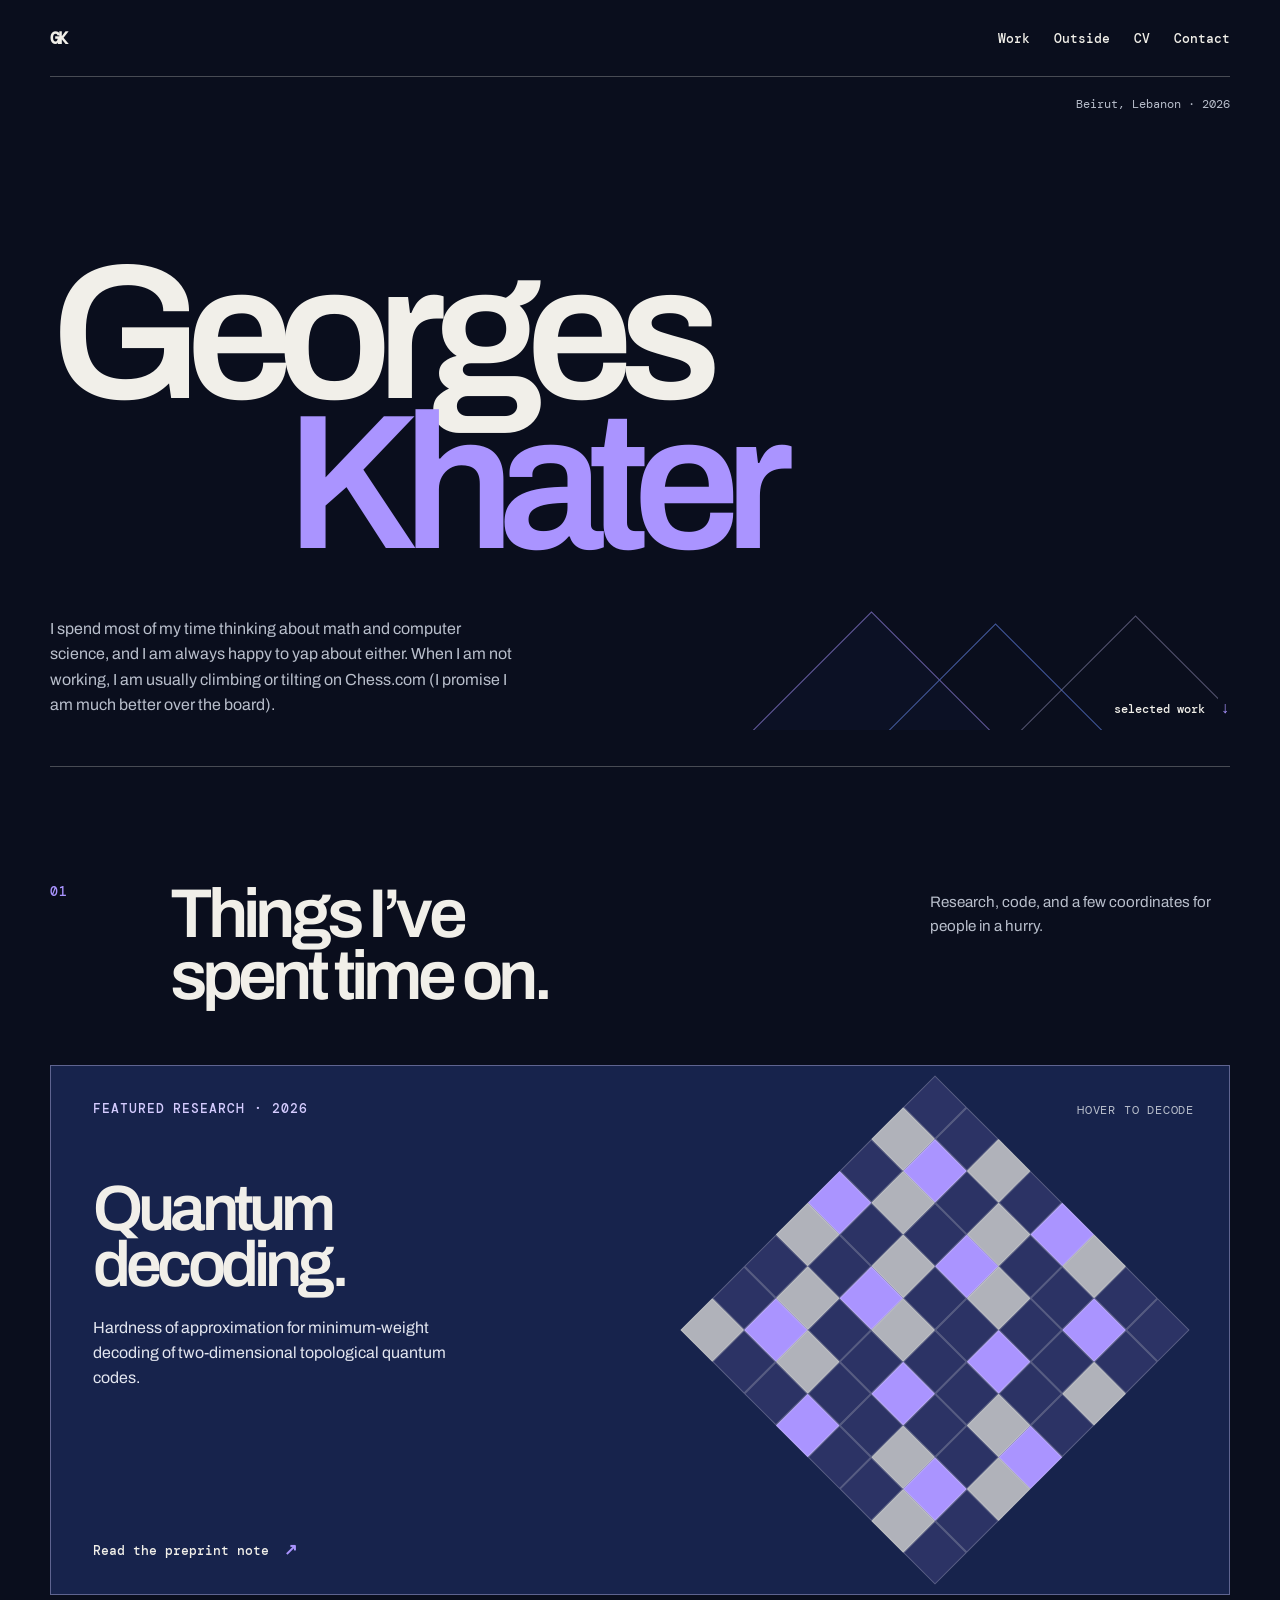
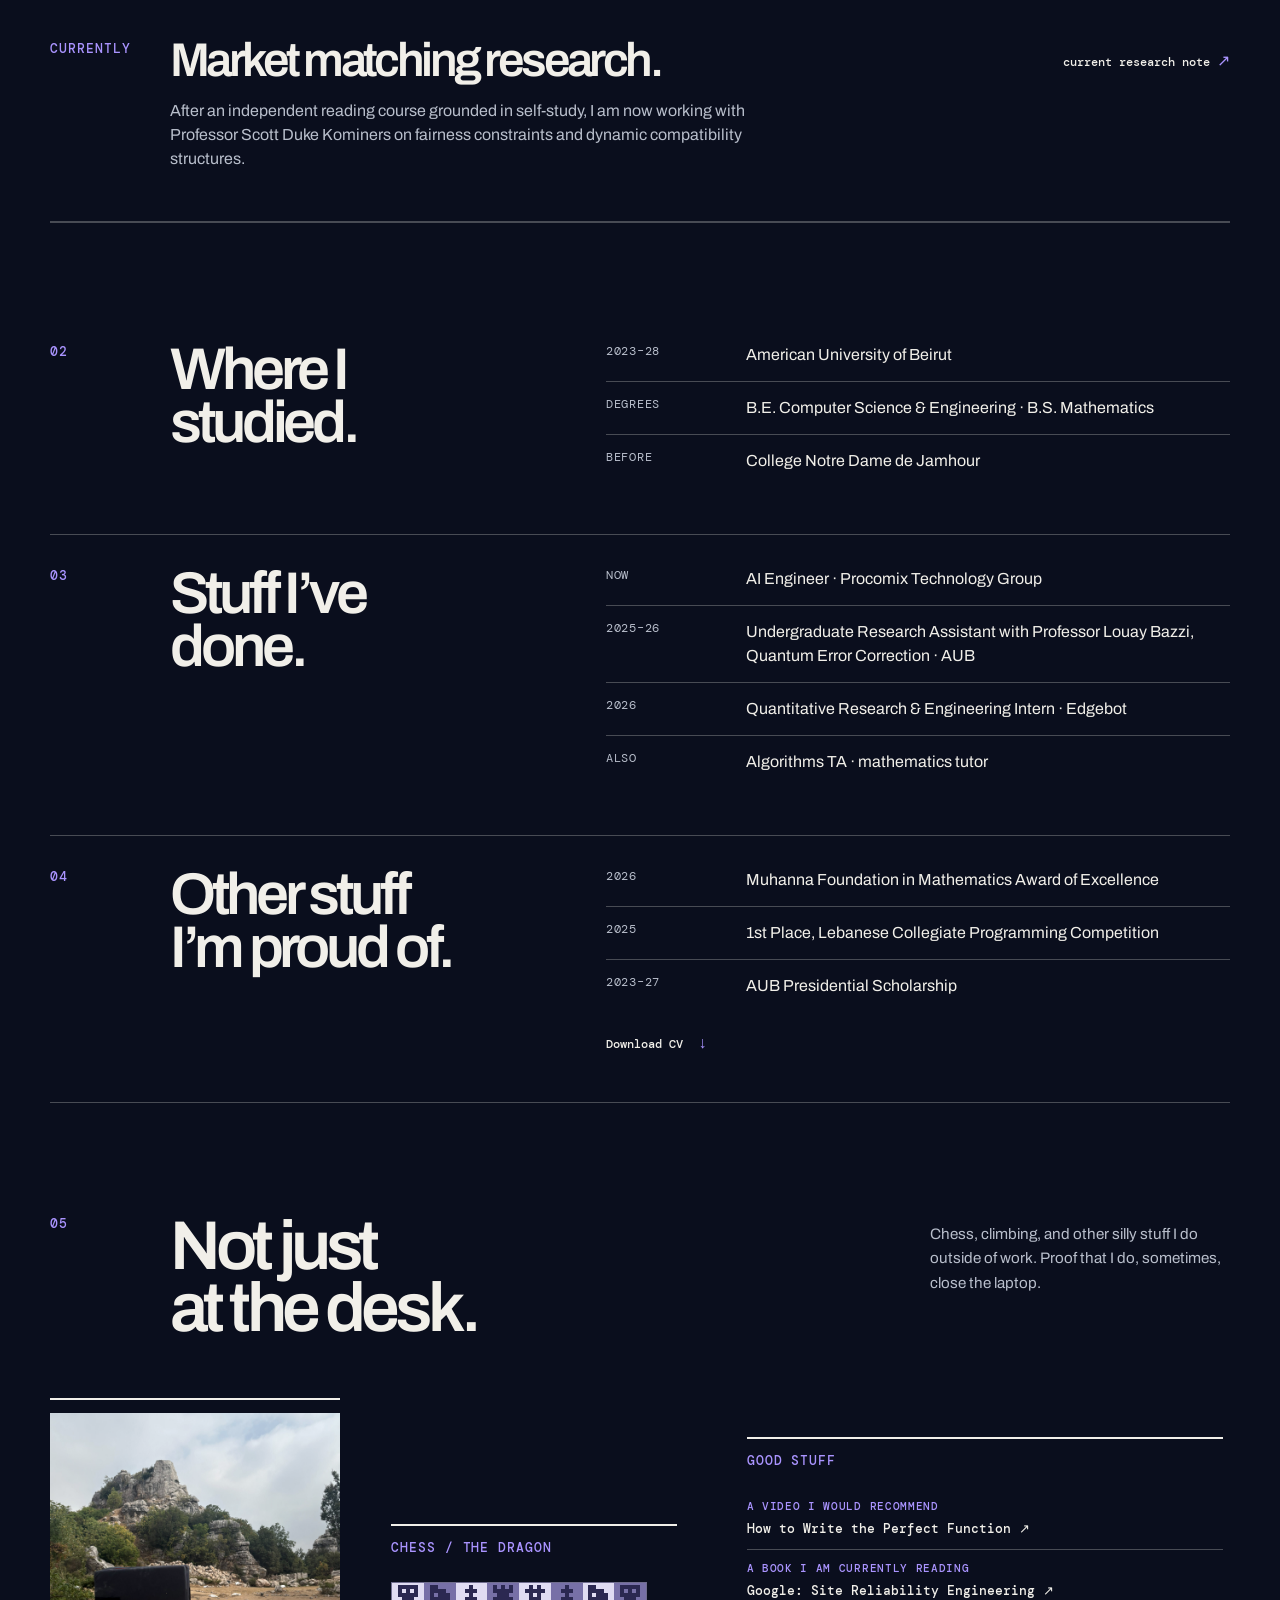
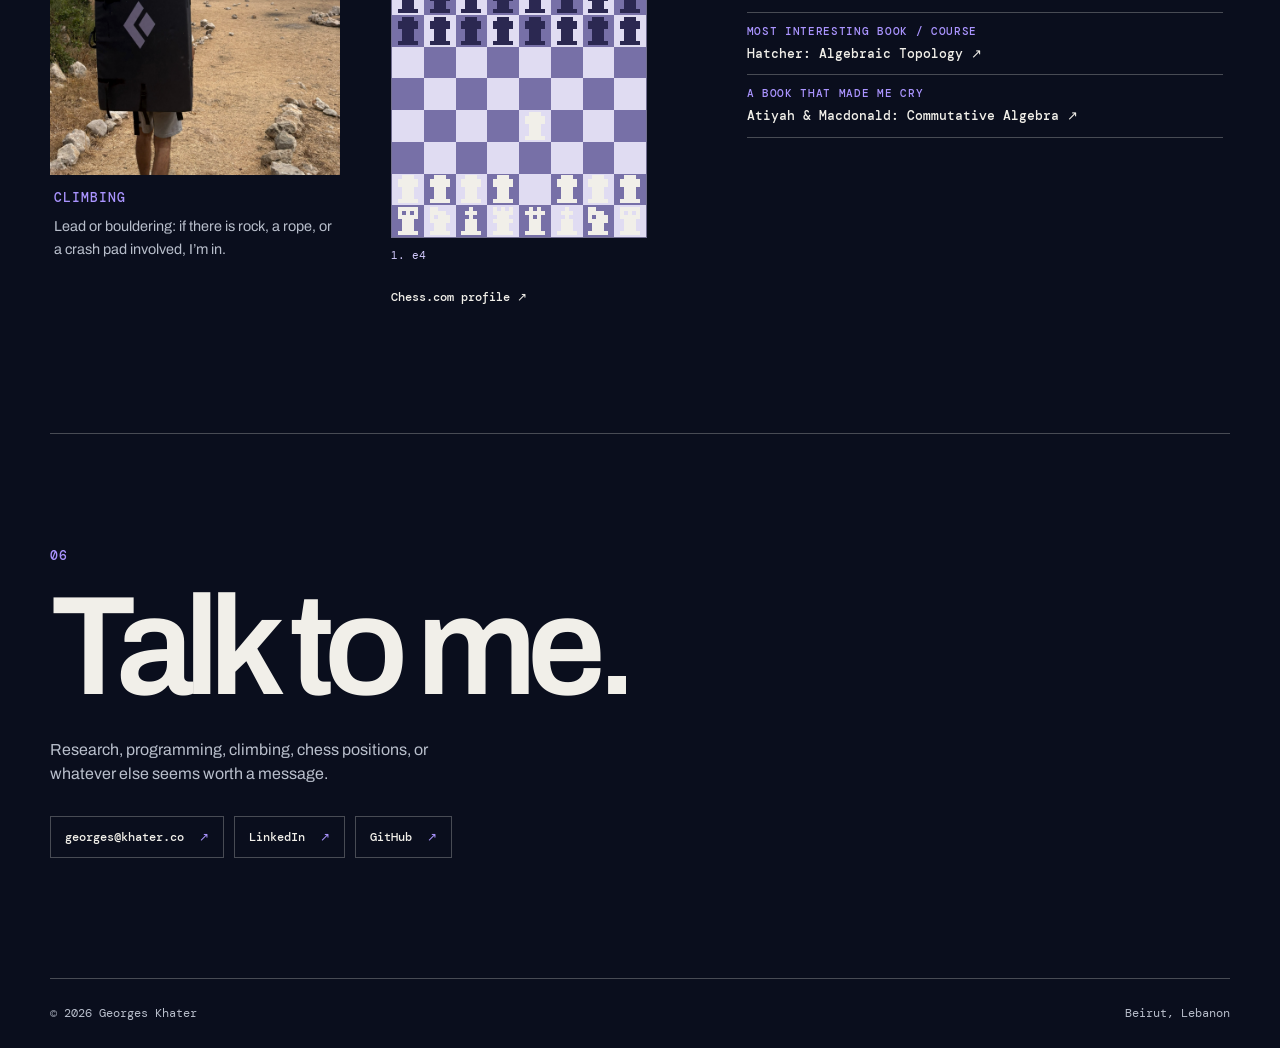
==== index.html @ 91c71503 "Initial portfolio site" ====
<!doctype html>
<html lang="en">
  <head>
    <meta charset="UTF-8" />
    <meta name="viewport" content="width=device-width, initial-scale=1.0" />
    <meta name="description" content="Georges Khater: research, programming, climbing, chess." />
    <title>Georges Khater</title>
    <link rel="preconnect" href="https://fonts.googleapis.com" />
    <link rel="preconnect" href="https://fonts.gstatic.com" crossorigin />
    <link href="https://fonts.googleapis.com/css2?family=Archivo:wdth,wght@75..125,400;75..125,500;75..125,600;75..125,700;75..125,800&family=DM+Mono:wght@400;500&display=swap" rel="stylesheet" />
    <link rel="stylesheet" href="styles.css" />
  </head>
  <body>
    <header class="site-header shell">
      <a class="mark" href="index.html" aria-label="Georges Khater, home">GK</a>
      <nav aria-label="Primary navigation"><a href="#work">Work</a><a href="#outside">Outside</a><a href="assets/cv.pdf" download>CV</a><a href="#contact">Contact</a></nav>
    </header>

    <main>
      <section class="hero shell" aria-labelledby="intro-title">
        <div class="hero-topline"><p>Beirut, Lebanon · 2026</p></div>
        <div class="hero-ridge" aria-hidden="true"><i></i><i></i><i></i></div>
        <h1 id="intro-title" class="name-burst"><span>Georges</span><span>Khater</span></h1>
        <div class="hero-bottom"><p class="intro-copy">I spend most of my time thinking about math and computer science, and I am always happy to yap about either. When I am not working, I am usually climbing or tilting on Chess.com (I promise I am much better over the board).</p><a class="scroll-link" href="#work">selected work <span>↓</span></a></div>
      </section>

      <section class="index-section shell" id="work" aria-labelledby="work-title">
        <div class="section-header"><p class="section-number">01</p><h2 id="work-title">Things I’ve<br />spent time on.</h2><p>Research, code, and a few coordinates for people in a hurry.</p></div>
        <a class="featured-project" href="quantum.html">
          <div class="project-info"><p class="label">featured research · 2026</p><h3>Quantum<br />decoding.</h3><p>Hardness of approximation for minimum-weight decoding of two-dimensional topological quantum codes.</p><span>Read the preprint note <b>↗</b></span></div>
          <div class="decode-object" aria-hidden="true"><div class="decode-status">hover to decode</div><div class="decode-grid"></div><div class="decode-result">P ≠ NP</div></div>
        </a>
        <div class="current-row"><p class="label">currently</p><div><h3>Market matching research.</h3><p>After an independent reading course grounded in self-study, I am now working with Professor Scott Duke Kominers on fairness constraints and dynamic compatibility structures.</p></div><a href="markets.html">current research note <span>↗</span></a></div>
      </section>

      <section class="background shell" aria-label="Experience, education, and achievements">
        <article class="background-item"><p class="section-number">02</p><h2>Where I<br />studied.</h2><div class="background-list"><div><span>2023–28</span><p>American University of Beirut</p></div><div><span>degrees</span><p>B.E. Computer Science &amp; Engineering · B.S. Mathematics</p></div><div><span>before</span><p>College Notre Dame de Jamhour</p></div></div></article>
        <article class="background-item"><p class="section-number">03</p><h2>Stuff I’ve<br />done.</h2><div class="background-list"><div><span>now</span><p>AI Engineer · Procomix Technology Group</p></div><div><span>2025–26</span><p>Undergraduate Research Assistant with Professor Louay Bazzi, Quantum Error Correction · AUB</p></div><div><span>2026</span><p>Quantitative Research &amp; Engineering Intern · Edgebot</p></div><div><span>also</span><p>Algorithms TA · mathematics tutor</p></div></div></article>
        <article class="background-item"><p class="section-number">04</p><h2>Other stuff<br />I’m proud of.</h2><div class="background-list"><div><span>2026</span><p>Muhanna Foundation in Mathematics Award of Excellence</p></div><div><span>2025</span><p>1st Place, Lebanese Collegiate Programming Competition</p></div><div><span>2023–27</span><p>AUB Presidential Scholarship</p></div><a href="assets/cv.pdf" download>Download CV <b>↓</b></a></div></article>
      </section>

      <section class="outside shell" id="outside" aria-labelledby="outside-title">
        <div class="section-header"><p class="section-number">05</p><h2 id="outside-title">Not just<br />at the desk.</h2><p>Chess, climbing, and other silly stuff I do outside of work. Proof that I do, sometimes, close the laptop.</p></div>
        <div class="outside-grid">
          <article class="climbing-piece"><figure class="climbing-photo"><img src="assets/climbing-crashpad.jpeg" alt="A climber carrying a crash pad beneath a rocky crag." /></figure><div><p class="label">climbing</p><p>Lead or bouldering: if there is rock, a rope, or a crash pad involved, I’m in.</p></div></article>
          <article class="chess-piece"><p class="label">chess / the dragon</p><div class="dragon-game"><canvas id="dragon-board" width="256" height="256" aria-label="Animated Sicilian Dragon chessboard"></canvas><p id="dragon-move">1. e4 c5</p></div><a href="https://www.chess.com/member/t4basco" target="_blank" rel="noreferrer">Chess.com profile <span>↗</span></a></article>
          <article class="misc-piece"><p class="label">good stuff</p><ul><li><a href="https://www.youtube.com/watch?v=2OMRWPOSw9s" target="_blank" rel="noreferrer"><span>a video I would recommend</span><b>How to Write the Perfect Function ↗</b></a></li><li><a href="https://sre.google/sre-book/table-of-contents/" target="_blank" rel="noreferrer"><span>a book I am currently reading</span><b>Google: Site Reliability Engineering ↗</b></a></li><li><a href="https://pi.math.cornell.edu/~hatcher/AT/AT.pdf" target="_blank" rel="noreferrer"><span>most interesting book / course</span><b>Hatcher: Algebraic Topology ↗</b></a></li><li><a href="https://www.routledge.com/Introduction-To-Commutative-Algebra/Atiyah-MacDonald/p/book/9780367091286" target="_blank" rel="noreferrer"><span>a book that made me cry</span><b>Atiyah &amp; Macdonald: Commutative Algebra ↗</b></a></li></ul></article>
        </div>
      </section>

      <section class="contact shell" id="contact"><p class="section-number">06</p><h2>Talk to me.</h2><p>Research, programming, climbing, chess positions, or whatever else seems worth a message.</p><div><a href="mailto:georges@khater.co">georges@khater.co <span>↗</span></a><a href="https://linkedin.com/in/gkhtr" target="_blank" rel="noreferrer">LinkedIn <span>↗</span></a><a href="https://github.com/gkhater" target="_blank" rel="noreferrer">GitHub <span>↗</span></a></div></section>
    </main>
    <footer class="shell"><span>© <span id="year"></span> Georges Khater</span><span>Beirut, Lebanon</span></footer>
    <script src="script.js"></script>
  </body>
</html>
---- styles.css ----
:root {
  --night: #0a0e1d;
  --panel: #111936;
  --panel-2: #17234c;
  --ink: #f1efe9;
  --muted: #b8becb;
  --faint: #7d8599;
  --purple: #aa94ff;
  --purple-soft: #d5ccff;
  --blue: #6f94ff;
  --line: rgba(241, 239, 233, .27);
  --mono: "DM Mono", monospace;
  --sans: "Archivo", system-ui, sans-serif;
}

* { box-sizing: border-box; }
html { scroll-behavior: smooth; }
body { margin: 0; overflow-x: hidden; background: var(--night); color: var(--ink); font: 17px/1.5 var(--sans); }
a { color: inherit; }
.shell { width: min(1180px, calc(100% - 56px)); margin-inline: auto; }

/* Shell */
.site-header { height: 77px; display: flex; align-items: center; justify-content: space-between; border-bottom: 1px solid var(--line); }
.mark { text-decoration: none; color: var(--ink); font: 700 1.08rem var(--mono); letter-spacing: -.1em; }
.site-header nav { display: flex; gap: 24px; }
.site-header nav a, .back-link { color: var(--ink); font: 500 .82rem var(--mono); text-decoration: none; }
.site-header nav a:hover, .back-link:hover { color: var(--purple); }
.header-status { margin: 0 auto; color: var(--muted); font: 400 .63rem var(--mono); }

/* Home */
.hero { position: relative; display: flex; flex-direction: column; min-height: 690px; padding: 19px 0 48px; border-bottom: 1px solid var(--line); }
.hero-topline { display: flex; justify-content: flex-end; color: var(--muted); font: 400 .75rem var(--mono); }
.hero-topline p { margin: 0; }
.hero-ridge { position: absolute; right: 1%; bottom: 36px; width: min(41vw, 470px); height: 150px; overflow: hidden; opacity: .56; pointer-events: none; }
.hero-ridge i { position: absolute; display: block; width: 235px; height: 235px; bottom: -165px; border: 1px solid var(--purple); transform: rotate(45deg); transition: transform .55s cubic-bezier(.2,.9,.2,1); }
.hero-ridge i:first-child { left: 6px; background: rgba(23, 35, 76, .3); }
.hero-ridge i:nth-child(2) { bottom: -177px; left: 130px; border-color: var(--blue); }
.hero-ridge i:nth-child(3) { bottom: -169px; left: 270px; border-color: rgba(213, 204, 255, .65); }
.name-burst { margin: auto 0 57px; font: 600 clamp(5.4rem, 15vw, 12.4rem)/.78 var(--sans); letter-spacing: -.085em; }
.name-burst span { display: block; transition: transform .5s cubic-bezier(.2,.9,.2,1), color .3s ease; }
.name-burst span:nth-child(2) { margin-left: 20%; color: var(--purple); }
.hero-bottom { display: flex; align-items: end; justify-content: space-between; gap: 30px; }
.intro-copy { max-width: 470px; margin: 0; color: var(--muted); font-size: 1rem; line-height: 1.6; }
.scroll-link { color: var(--ink); font: 500 .75rem var(--mono); text-decoration: none; white-space: nowrap; }
.scroll-link:hover { color: var(--purple); }
.scroll-link span { margin-left: 8px; color: var(--purple); font-size: 1rem; }
.index-section { padding: 116px 0 0; }
.section-header { display: grid; grid-template-columns: 100px 1fr 300px; gap: 20px; align-items: start; margin-bottom: 58px; }
.section-number, .label { margin: 0; color: var(--purple); font: 500 .84rem var(--mono); letter-spacing: .07em; text-transform: uppercase; }
.section-header h2, .experience h2, .proof h2, .contact h2 { margin: 0; font: 600 clamp(3.2rem, 5.4vw, 5.4rem)/.9 var(--sans); letter-spacing: -.07em; }
.section-header > p:last-child { margin: 7px 0 0; color: var(--muted); font-size: .95rem; line-height: 1.6; }
.featured-project { position: relative; display: grid; grid-template-columns: 1fr 1fr; min-height: 530px; overflow: hidden; background: var(--panel-2); color: var(--ink); text-decoration: none; border: 1px solid rgba(213, 204, 255, .38); }
.featured-project:hover { border-color: var(--purple); }
.project-info { position: relative; z-index: 1; display: flex; flex-direction: column; align-items: start; padding: 34px 42px; }
.project-info .label { color: var(--purple-soft); }
.project-info h3, .current-row h3 { margin: 64px 0 22px; font: 600 clamp(3.3rem, 5vw, 5.15rem)/.87 var(--sans); letter-spacing: -.075em; }
.project-info > p:not(.label) { max-width: 370px; margin: 0; color: #e2e5ef; font-size: 1rem; line-height: 1.58; }
.project-info > span { margin-top: auto; font: 500 .84rem var(--mono); }
.project-info > span b { margin-left: 7px; color: var(--purple); font-size: 1rem; }
.decode-object { position: relative; display: grid; place-items: center; cursor: crosshair; }
.decode-grid { display: grid; width: min(31vw, 360px); aspect-ratio: 1; grid-template-columns: repeat(8, 1fr); grid-template-rows: repeat(8, 1fr); transform: rotate(45deg); }
.decode-grid i { border: 1px solid rgba(241, 239, 233, .23); background: rgba(170, 148, 255, .14); transition: background .35s var(--delay), border-color .35s var(--delay); }
.decode-grid i:nth-child(3n) { background: rgba(241, 239, 233, .7); }
.decode-grid i:nth-child(5n) { background: var(--purple); }
.decode-object.decoded .decode-grid i { background: transparent; border-color: rgba(241, 239, 233, .1); }
.decode-object.decoded .decode-grid i:nth-child(9n + 1), .decode-object.decoded .decode-grid i:nth-child(7n + 2) { background: var(--purple-soft); border-color: var(--purple-soft); }
.decode-status { position: absolute; top: 37px; right: 35px; color: var(--muted); font: 400 .72rem var(--mono); letter-spacing: .07em; text-transform: uppercase; }
.decode-result { position: absolute; color: var(--purple-soft); font: 600 2.2rem var(--sans); letter-spacing: -.08em; opacity: 0; transition: opacity .25s ease .2s; }
.decoded .decode-result { opacity: 1; }
.current-row { display: grid; grid-template-columns: 100px 1fr auto; gap: 20px; align-items: start; padding: 45px 0 50px; border-bottom: 1px solid var(--line); }
.current-row h3 { margin: 0 0 17px; font-size: clamp(2.2rem, 3.7vw, 3.7rem); }
.current-row div > p { max-width: 620px; margin: 0; color: var(--muted); font-size: 1rem; }
.current-row > a { margin-top: 10px; color: var(--ink); font: 500 .78rem var(--mono); text-decoration: none; }
.current-row > a:hover { color: var(--purple); }
.current-row > a span { color: var(--purple); font-size: 1rem; }
.background { padding: 88px 0 0; border-top: 1px solid var(--line); }
.background-item { display: grid; grid-template-columns: 100px .8fr 1.2fr; gap: 20px; align-items: start; padding: 32px 0 47px; border-bottom: 1px solid var(--line); }
.background-item h2 { margin: 0; font: 600 clamp(3rem, 4.6vw, 4.7rem)/.9 var(--sans); letter-spacing: -.07em; }
.background-list > div { display: grid; grid-template-columns: 120px 1fr; gap: 20px; padding: 14px 0; border-top: 1px solid var(--line); }
.background-list > div:first-child { border-top: 0; padding-top: 0; }
.background-list span { color: var(--muted); font: 400 .76rem var(--mono); letter-spacing: .06em; text-transform: uppercase; }
.background-list p { margin: 0; font-size: 1rem; }
.background-list > a { display: inline-block; margin-top: 20px; color: var(--ink); font: 500 .76rem var(--mono); text-decoration: none; }
.background-list > a:hover { color: var(--purple); }
.background-list > a b { margin-left: 8px; color: var(--purple); font-size: 1rem; }
.outside { position: relative; padding: 112px 0 125px; }
.outside-grid { display: grid; grid-template-columns: 290px minmax(256px, .75fr) minmax(330px, 1.25fr); column-gap: clamp(34px, 5vw, 72px); align-items: start; }
.climbing-piece, .chess-piece, .misc-piece { padding-top: 13px; border-top: 2px solid var(--ink); }
.climbing-photo { width: 100%; aspect-ratio: 4 / 5; margin: 0; overflow: hidden; background: var(--panel-2); }
.climbing-photo img { display: block; width: 100%; height: 100%; object-fit: cover; object-position: 50% 68%; filter: saturate(.84) contrast(1.04); }
.climbing-piece > div:last-child { padding: 14px 4px; }
.climbing-piece > div:last-child > p:last-child { margin: 9px 0; color: var(--muted); font-size: .9rem; line-height: 1.58; }
.chess-piece { margin-top: 126px; transform: translateX(-13px); }
.dragon-game { margin: 26px 0 15px; }
#dragon-board { display: block; width: min(100%, 256px); height: auto; border: 1px solid rgba(213, 204, 255, .5); image-rendering: pixelated; cursor: pointer; }
#dragon-move { min-height: 20px; margin: 10px 0 0; color: var(--purple-soft); font: 400 .67rem var(--mono); }
.chess-piece a, .misc-piece a { color: var(--ink); font: 500 .78rem var(--mono); text-decoration: none; }
.chess-piece a:hover, .misc-piece a:hover { color: var(--purple); }
.misc-piece { width: 100%; justify-self: stretch; margin-top: 39px; transform: translateX(-7px); }
.misc-piece ul { margin: 0; padding: 19px 0 0; list-style: none; }
.misc-piece li { padding: 11px 0; border-bottom: 1px solid var(--line); }
.misc-piece a, .misc-piece li > div { display: grid; gap: 7px; color: var(--muted); }
.misc-piece a span, .misc-piece li > div span { color: var(--purple); font: 500 .7rem var(--mono); text-transform: uppercase; letter-spacing: .06em; }
.misc-piece a b, .misc-piece li > div b { color: var(--ink); font: 500 .8rem/1.45 var(--mono); }
.contact { padding: 113px 0 120px; border-top: 1px solid var(--line); }
.contact h2 { margin: 20px 0 27px; font-size: clamp(4.4rem, 11vw, 10.3rem); }
.contact > p:not(.section-number) { max-width: 430px; margin: 0; color: var(--muted); font-size: 1rem; }
.contact > div { display: flex; flex-wrap: wrap; gap: 10px; margin-top: 30px; }
.contact a { padding: 12px 14px; border: 1px solid var(--line); color: var(--ink); font: 500 .76rem var(--mono); text-decoration: none; transition: background .2s, color .2s; }
.contact a:hover { border-color: var(--purple); background: var(--purple); color: var(--night); }
.contact a span { margin-left: 8px; color: var(--purple); }
.contact a:hover span { color: var(--night); }
footer { display: flex; align-items: center; justify-content: space-between; height: 70px; border-top: 1px solid var(--line); color: var(--muted); font: 400 .72rem var(--mono); }

/* Research notes */
.research-page .site-header { height: 77px; }
.note-page { padding: 100px 0 122px; }
.note-page > .topic { margin: 18px 0; color: var(--purple); font: 500 .7rem var(--mono); letter-spacing: .06em; text-transform: uppercase; }
.note-page h1 { margin: 0 0 67px; font: 600 clamp(4.1rem, 9vw, 9rem)/.8 var(--sans); letter-spacing: -.1em; }
.note-page h1 i { color: var(--purple); font-style: normal; }
.paper-abstract { max-width: 690px; padding: 17px 0 25px; border-top: 2px solid var(--ink); border-bottom: 1px solid var(--line); }
.paper-abstract > p:nth-child(2) { max-width: 620px; margin: 28px 0; font-size: 1.24rem; line-height: 1.5; }
.abstract-code { color: var(--muted); font: 400 .8rem var(--mono); }
.abstract-code b { color: var(--purple); }
.note-body { display: grid; grid-template-columns: 1fr 1fr; gap: 75px; max-width: 970px; margin-top: 93px; }
.note-body > article > p:not(.body-index) { color: var(--muted); font-size: 1rem; line-height: 1.7; }
.body-index { color: var(--purple); font: 500 .84rem var(--mono); letter-spacing: .06em; text-transform: uppercase; }
.writing-slot { padding-left: 25px; border-left: 2px solid var(--purple); }
.writing-slot > p:last-child { color: var(--ink) !important; }
.external-button { display: inline-block; margin-top: 13px; padding: 12px 14px; background: var(--purple); color: var(--night); font: 500 .74rem var(--mono); text-decoration: none; }
.external-button span { margin-left: 8px; }
.muted { color: var(--muted) !important; font: 400 .8rem var(--mono) !important; }
.note-data { display: grid; grid-template-columns: repeat(3, 1fr); gap: 25px; max-width: 970px; margin: 92px 0 0; padding-top: 30px; border-top: 1px solid var(--line); }
.note-data dt { color: var(--muted); font: 400 .74rem var(--mono); letter-spacing: .06em; text-transform: uppercase; }
.note-data dd { margin: 7px 0 0; font-size: .9rem; }

@media (prefers-reduced-motion: reduce) { *, *::before, *::after { scroll-behavior: auto !important; transition: none !important; animation: none !important; } }
@media (max-width: 760px) {
  body { font-size: 16px; }
  .shell { width: min(100% - 36px, 620px); }
  .site-header, .research-page .site-header { height: 67px; }
  .site-header nav { gap: 12px; }
  .site-header nav a { font-size: .64rem; }
  .hero { min-height: 620px; }
  .name-burst { margin-bottom: 51px; font-size: clamp(4.7rem, 20vw, 7.5rem); }
  .name-burst span:nth-child(2) { margin-left: 7%; }
  .hero-bottom { display: block; }
  .scroll-link { display: inline-block; margin-top: 29px; }
  .section-header { display: block; margin-bottom: 42px; }
  .section-header h2 { margin: 16px 0 24px; }
  .section-header > p:last-child { max-width: 350px; }
  .index-section { padding-top: 82px; }
  .featured-project { grid-template-columns: 1fr; min-height: 650px; }
  .project-info { padding: 25px; }
  .project-info h3 { margin: 42px 0 16px; font-size: clamp(3.8rem, 17vw, 5.7rem); }
  .decode-object { min-height: 272px; }
  .decode-grid { width: 210px; }
  .decode-status { top: 15px; right: 17px; }
  .current-row { grid-template-columns: 1fr; gap: 15px; padding: 33px 0; }
  .current-row h3 { font-size: 2.7rem; }
  .current-row > a { margin-top: 3px; }
  .background { padding: 66px 0 0; }
  .background-item { grid-template-columns: 1fr; gap: 17px; padding: 31px 0 43px; }
  .background-list { margin-top: 15px; }
  .background-list > div { grid-template-columns: 92px 1fr; }
  .outside { padding: 80px 0; }
  .outside-grid { grid-template-columns: 1fr 1fr; }
  .climbing-piece { grid-column: 1 / -1; }
  .climbing-photo { width: min(100%, 360px); }
  .chess-piece, .misc-piece { margin-top: 0; transform: none; }
  .misc-piece { width: 100%; }
  .contact { padding: 82px 0; }
  .contact h2 { font-size: clamp(4.5rem, 19vw, 7.6rem); }
  .note-page { padding: 72px 0; }
  .note-page h1 { margin-bottom: 48px; font-size: clamp(3.9rem, 16vw, 6.7rem); }
  .note-body { grid-template-columns: 1fr; gap: 43px; margin-top: 66px; }
  .note-data { grid-template-columns: 1fr; gap: 18px; margin-top: 67px; }
}
@media (max-width: 440px) {
  .site-header nav { gap: 8px; }
  .site-header nav a { font-size: .58rem; }
  .hero-topline p:last-child { display: none; }
  .outside-grid { grid-template-columns: 1fr; }
  .climbing-piece { grid-column: auto; }
  .background-list > div { grid-template-columns: 1fr; gap: 5px; }
  footer span:last-child { display: none; }
}
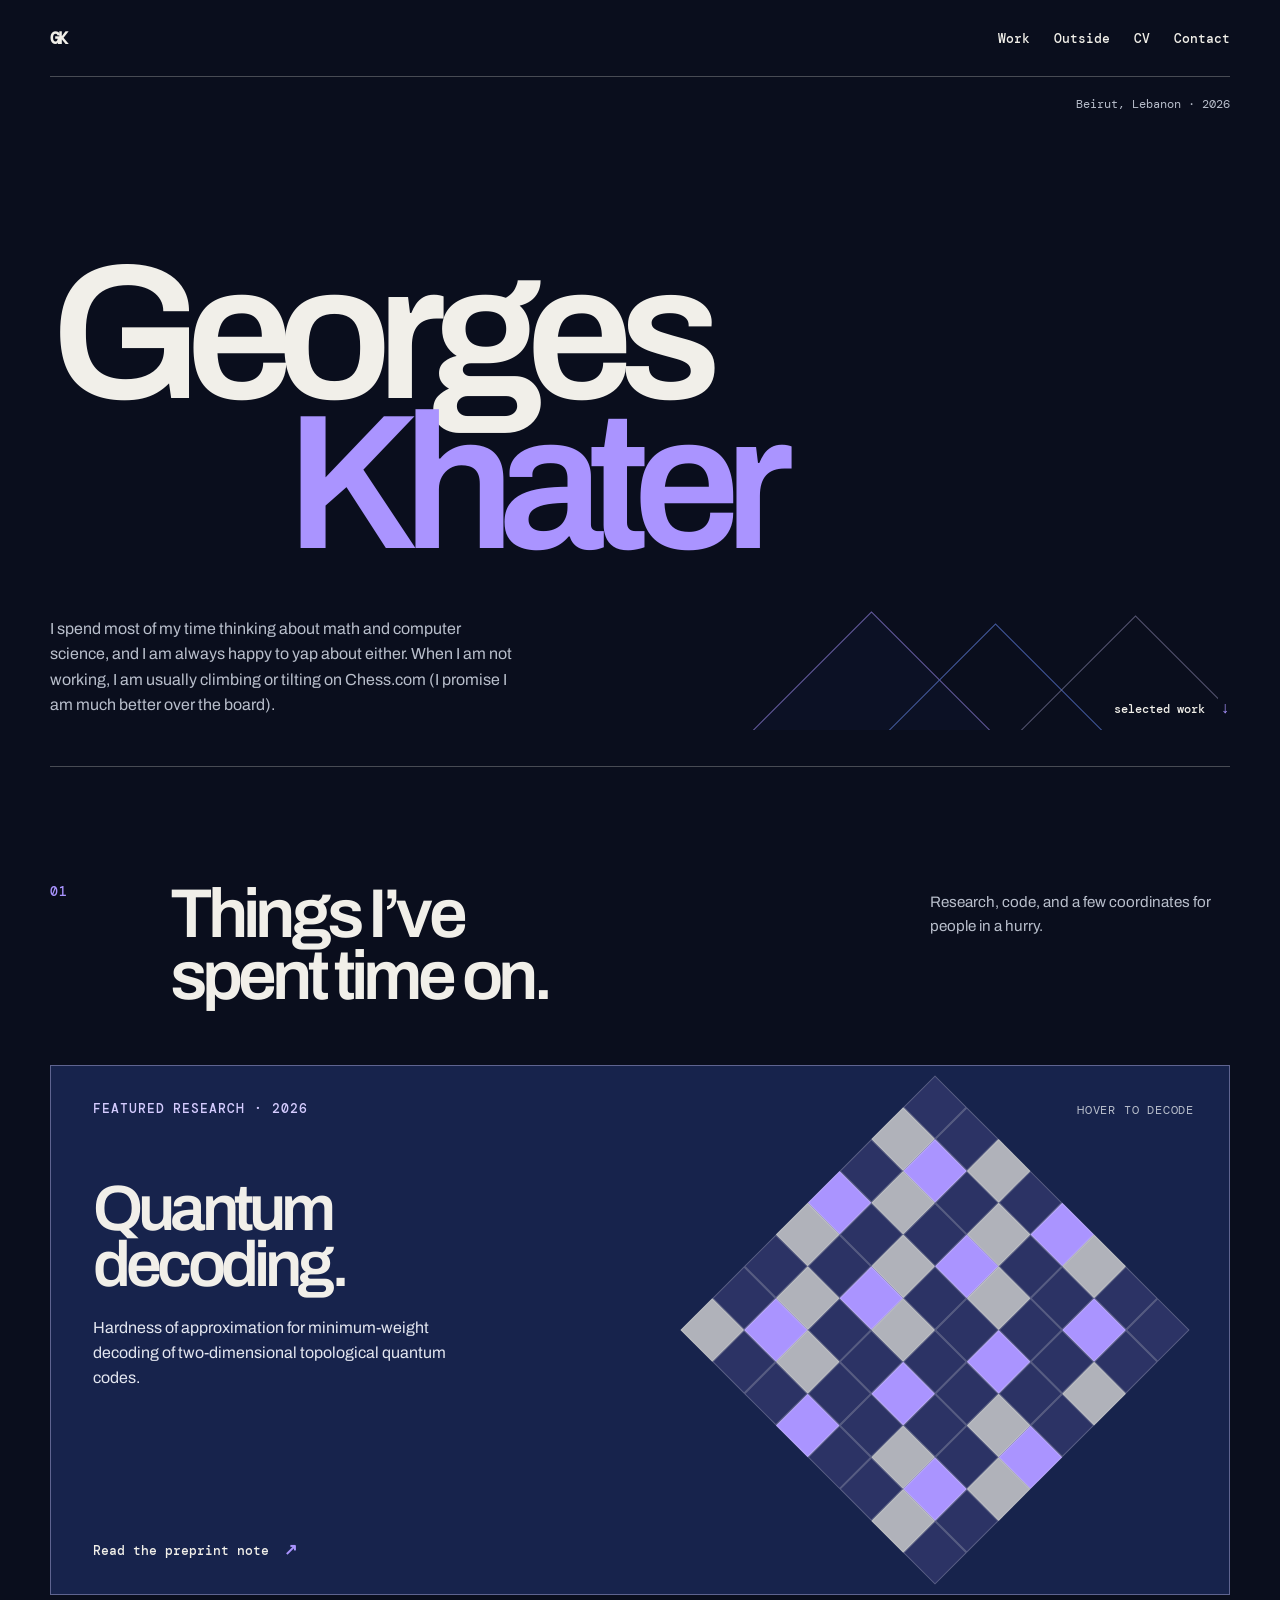
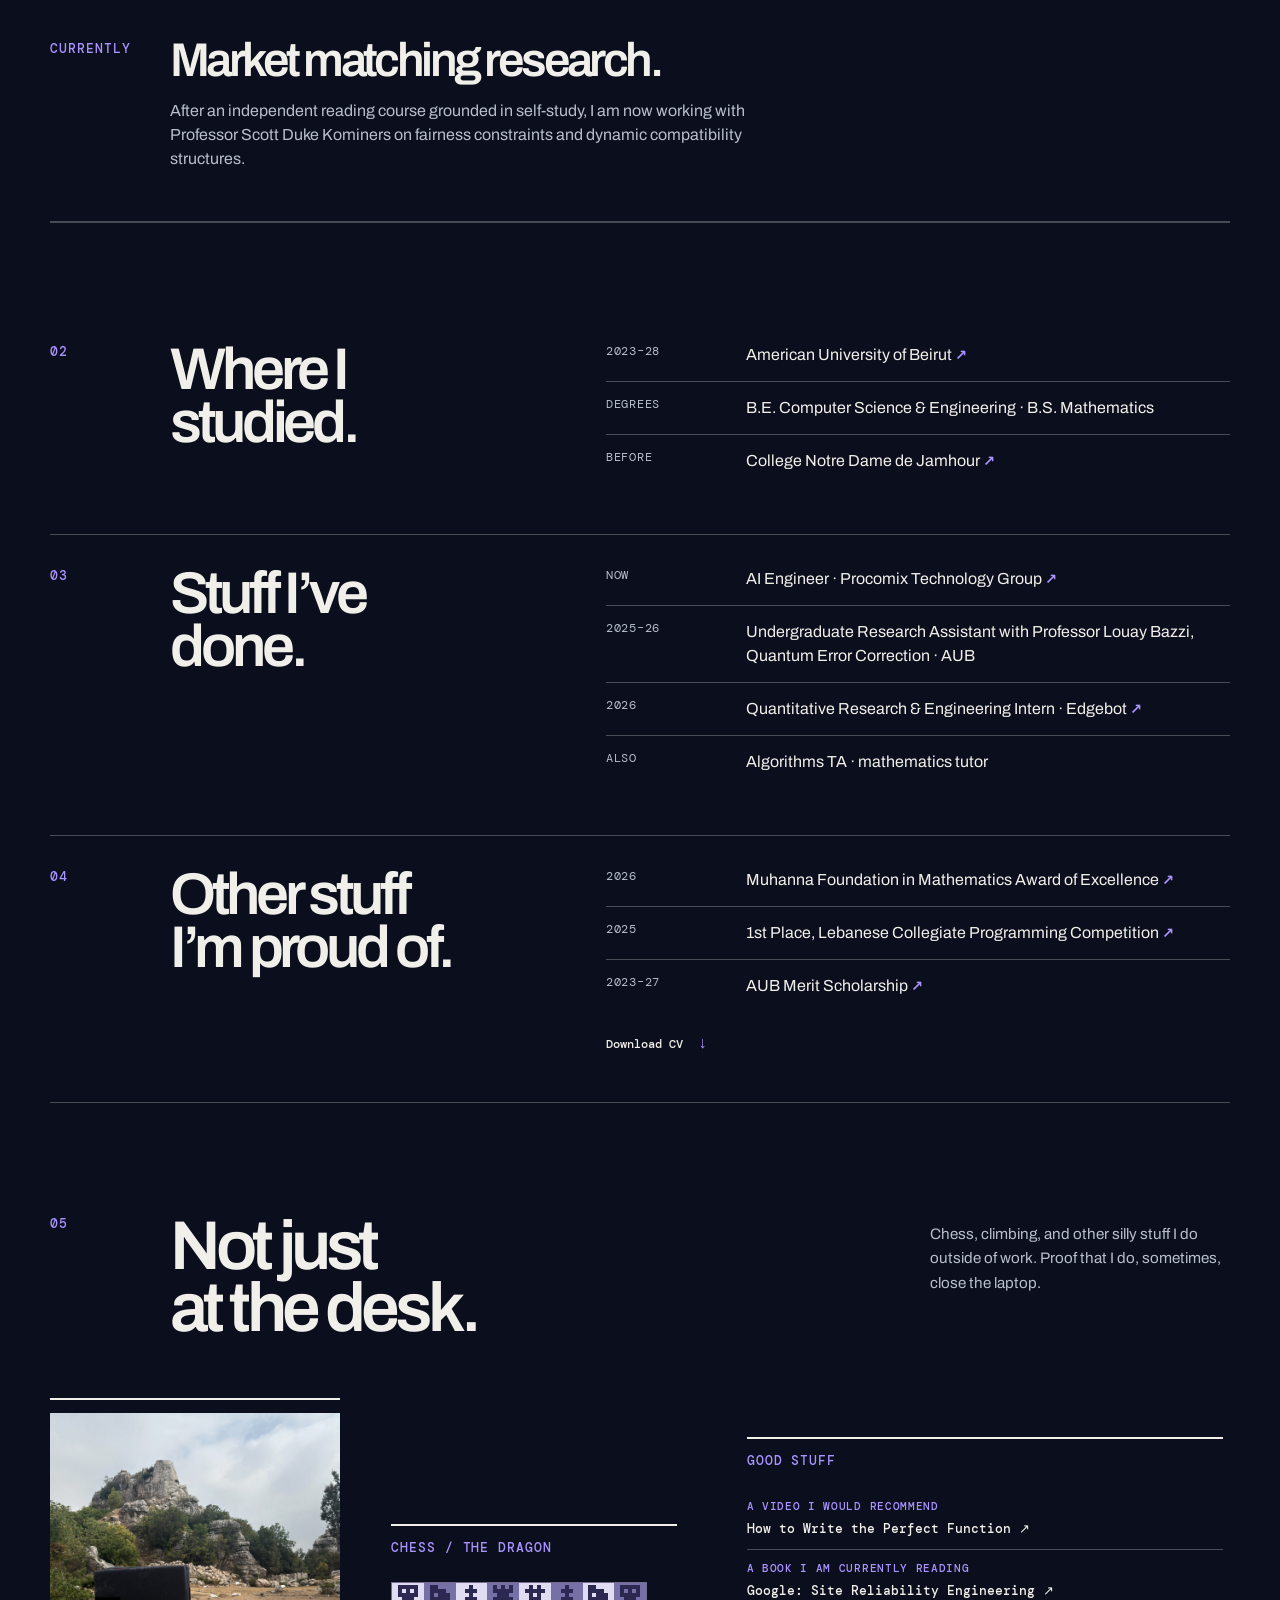
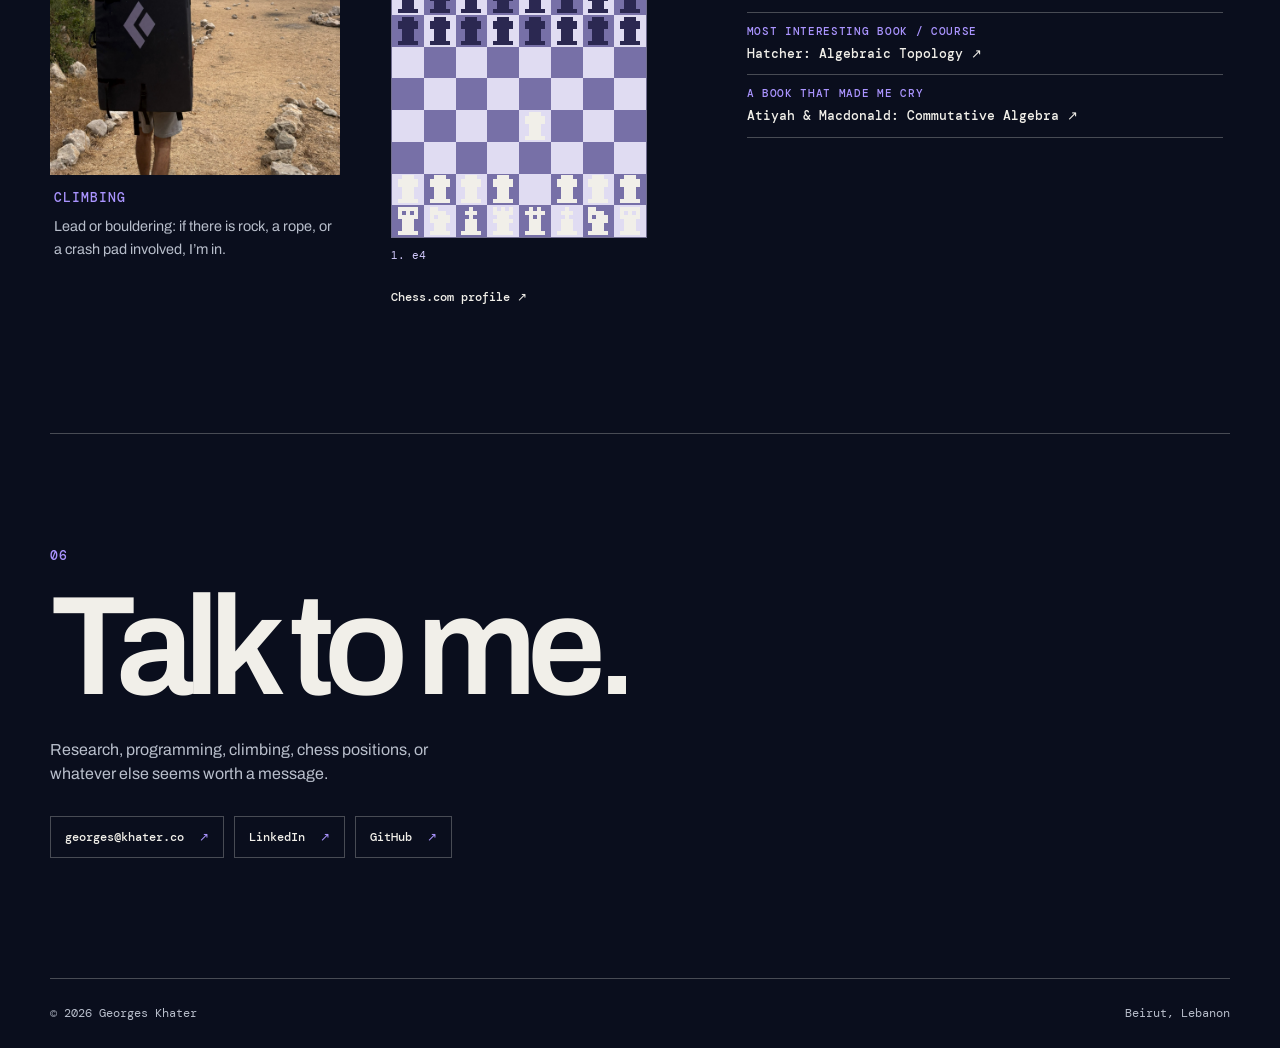
==== commit e4c3242e: "Sync site with current live version" ====
--- a/index.html
+++ b/index.html
@@ -5,6 +5,7 @@
     <meta name="viewport" content="width=device-width, initial-scale=1.0" />
     <meta name="description" content="Georges Khater: research, programming, climbing, chess." />
     <title>Georges Khater</title>
+    <link rel="icon" href="assets/favicon.png" type="image/png" />
     <link rel="preconnect" href="https://fonts.googleapis.com" />
     <link rel="preconnect" href="https://fonts.gstatic.com" crossorigin />
     <link href="https://fonts.googleapis.com/css2?family=Archivo:wdth,wght@75..125,400;75..125,500;75..125,600;75..125,700;75..125,800&family=DM+Mono:wght@400;500&display=swap" rel="stylesheet" />
@@ -26,17 +27,17 @@
 
       <section class="index-section shell" id="work" aria-labelledby="work-title">
         <div class="section-header"><p class="section-number">01</p><h2 id="work-title">Things I’ve<br />spent time on.</h2><p>Research, code, and a few coordinates for people in a hurry.</p></div>
-        <a class="featured-project" href="quantum.html">
+        <a class="featured-project" href="https://arxiv.org/abs/2608.17109" target="_blank" rel="noreferrer">
           <div class="project-info"><p class="label">featured research · 2026</p><h3>Quantum<br />decoding.</h3><p>Hardness of approximation for minimum-weight decoding of two-dimensional topological quantum codes.</p><span>Read the preprint note <b>↗</b></span></div>
           <div class="decode-object" aria-hidden="true"><div class="decode-status">hover to decode</div><div class="decode-grid"></div><div class="decode-result">P ≠ NP</div></div>
         </a>
-        <div class="current-row"><p class="label">currently</p><div><h3>Market matching research.</h3><p>After an independent reading course grounded in self-study, I am now working with Professor Scott Duke Kominers on fairness constraints and dynamic compatibility structures.</p></div><a href="markets.html">current research note <span>↗</span></a></div>
+        <div class="current-row"><p class="label">currently</p><div><h3>Market matching research.</h3><p>After an independent reading course grounded in self-study, I am now working with Professor Scott Duke Kominers on fairness constraints and dynamic compatibility structures.</p></div></div>
       </section>
 
       <section class="background shell" aria-label="Experience, education, and achievements">
-        <article class="background-item"><p class="section-number">02</p><h2>Where I<br />studied.</h2><div class="background-list"><div><span>2023–28</span><p>American University of Beirut</p></div><div><span>degrees</span><p>B.E. Computer Science &amp; Engineering · B.S. Mathematics</p></div><div><span>before</span><p>College Notre Dame de Jamhour</p></div></div></article>
-        <article class="background-item"><p class="section-number">03</p><h2>Stuff I’ve<br />done.</h2><div class="background-list"><div><span>now</span><p>AI Engineer · Procomix Technology Group</p></div><div><span>2025–26</span><p>Undergraduate Research Assistant with Professor Louay Bazzi, Quantum Error Correction · AUB</p></div><div><span>2026</span><p>Quantitative Research &amp; Engineering Intern · Edgebot</p></div><div><span>also</span><p>Algorithms TA · mathematics tutor</p></div></div></article>
-        <article class="background-item"><p class="section-number">04</p><h2>Other stuff<br />I’m proud of.</h2><div class="background-list"><div><span>2026</span><p>Muhanna Foundation in Mathematics Award of Excellence</p></div><div><span>2025</span><p>1st Place, Lebanese Collegiate Programming Competition</p></div><div><span>2023–27</span><p>AUB Presidential Scholarship</p></div><a href="assets/cv.pdf" download>Download CV <b>↓</b></a></div></article>
+        <article class="background-item"><p class="section-number">02</p><h2>Where I<br />studied.</h2><div class="background-list"><div><span>2023–28</span><p><a href="https://www.aub.edu/Pages/default.aspx" target="_blank" rel="noreferrer">American University of Beirut <b>↗</b></a></p></div><div><span>degrees</span><p>B.E. Computer Science &amp; Engineering · B.S. Mathematics</p></div><div><span>before</span><p><a href="https://www.ndj.edu.lb/" target="_blank" rel="noreferrer">College Notre Dame de Jamhour <b>↗</b></a></p></div></div></article>
+        <article class="background-item"><p class="section-number">03</p><h2>Stuff I’ve<br />done.</h2><div class="background-list"><div><span>now</span><p>AI Engineer · <a href="https://ptgroup.eu/" target="_blank" rel="noreferrer">Procomix Technology Group <b>↗</b></a></p></div><div><span>2025–26</span><p>Undergraduate Research Assistant with Professor Louay Bazzi, Quantum Error Correction · AUB</p></div><div><span>2026</span><p>Quantitative Research &amp; Engineering Intern · <a href="https://edgebot.com/" target="_blank" rel="noreferrer">Edgebot <b>↗</b></a></p></div><div><span>also</span><p>Algorithms TA · mathematics tutor</p></div></div></article>
+        <article class="background-item"><p class="section-number">04</p><h2>Other stuff<br />I’m proud of.</h2><div class="background-list"><div><span>2026</span><p><a href="https://muhanna.org/" target="_blank" rel="noreferrer">Muhanna Foundation in Mathematics Award of Excellence <b>↗</b></a></p></div><div><span>2025</span><p><a href="https://icpc.global/regionals/finder/LCPC-2026/standings" target="_blank" rel="noreferrer">1st Place, Lebanese Collegiate Programming Competition <b>↗</b></a></p></div><div><span>2023–27</span><p><a href="https://www.aub.edu.lb/admissions/Sophomore-freshmen/Documents/AUB-Admissions-Brochure.pdf" target="_blank" rel="noreferrer">AUB Merit Scholarship <b>↗</b></a></p></div><a href="assets/cv.pdf" download>Download CV <b>↓</b></a></div></article>
       </section>
 
       <section class="outside shell" id="outside" aria-labelledby="outside-title">
--- a/styles.css
+++ b/styles.css
@@ -80,6 +80,9 @@
 .background-list > div:first-child { border-top: 0; padding-top: 0; }
 .background-list span { color: var(--muted); font: 400 .76rem var(--mono); letter-spacing: .06em; text-transform: uppercase; }
 .background-list p { margin: 0; font-size: 1rem; }
+.background-list p a { color: inherit; text-decoration: none; }
+.background-list p a:hover { color: var(--purple); }
+.background-list p a b { color: var(--purple); font-size: .9rem; }
 .background-list > a { display: inline-block; margin-top: 20px; color: var(--ink); font: 500 .76rem var(--mono); text-decoration: none; }
 .background-list > a:hover { color: var(--purple); }
 .background-list > a b { margin-left: 8px; color: var(--purple); font-size: 1rem; }
